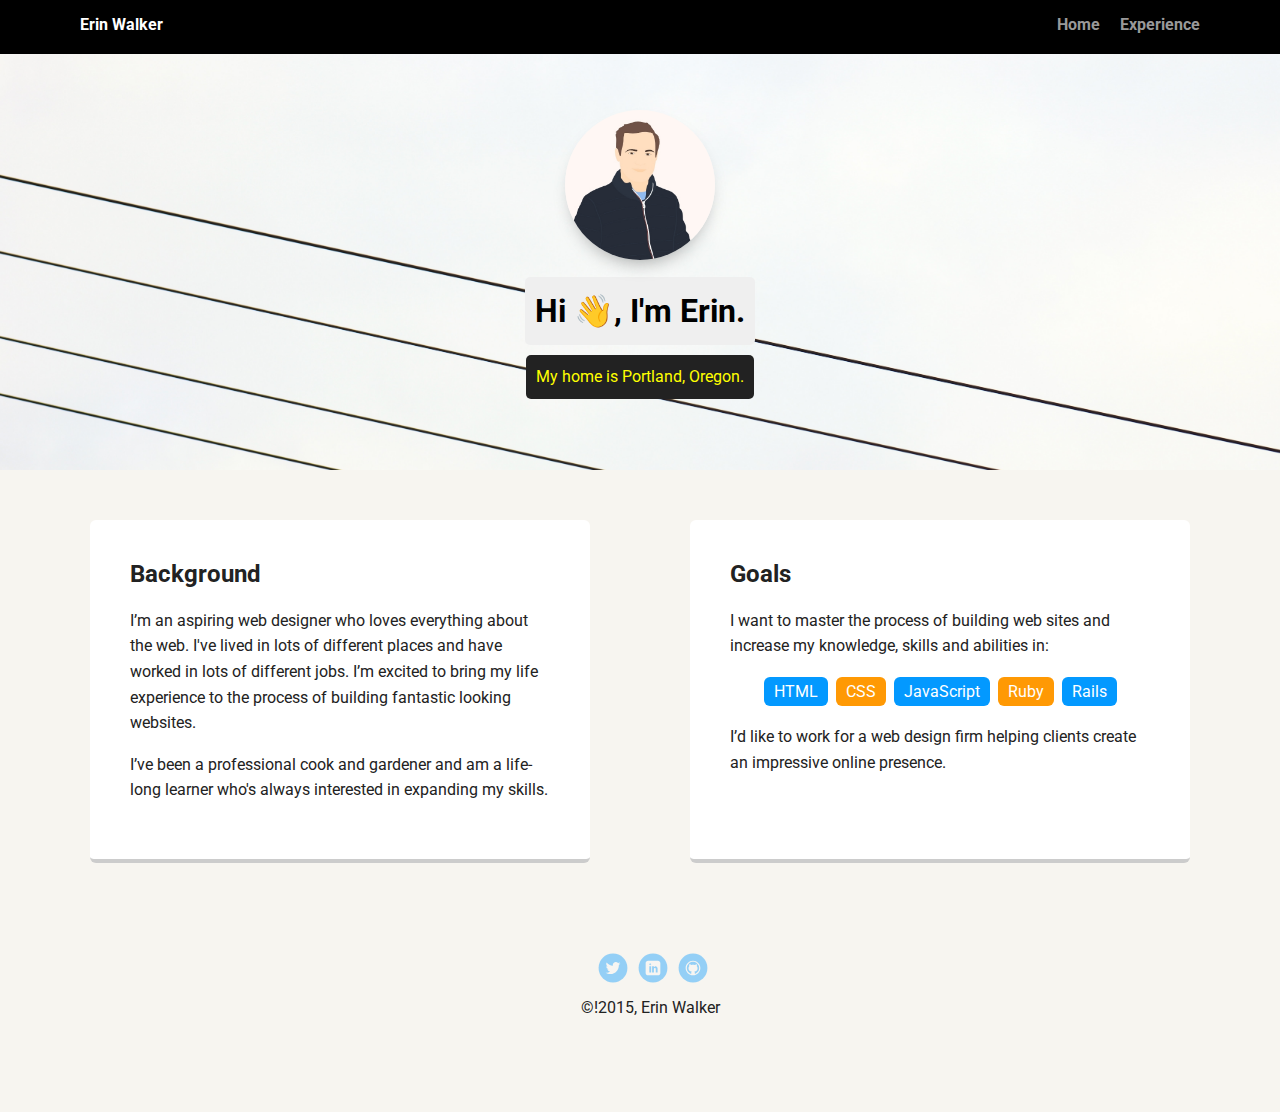
==== index.html @ 847d65a3 "Initial commit" ====
<!doctype html>
<html lang="en">
<head>
  <meta charset="utf-8">
  <title>Erin Walker</title>
  <meta name="viewport" content="width=device-width, initial-scale=1.0">
  <link rel="stylesheet" href="styles.css">
  <link href="https://fonts.googleapis.com/css?family=Muli%7CRoboto:400,300,500,700,900" rel="stylesheet"></head>
  <body>

    <div class="main-nav">
        <ul class="nav">
          <li class="name">Erin Walker</li>
          <li><a href="#">Home</a></li>
          <li><a href="#">Experience</a></li>
        </ul>
    </div>

    <header>
      <img src="images/erin_pic.jpg" alt="Drawing of Erin Walker" class="profile-image">
      <h1 class="tag name">Hi 👋, I'm Erin.</h1>
      <p class="tag location">My home is Portland, Oregon.</p>
    </header>

    <main class="flex">
      <div class="card">
        <h2>Background</h2>
        <p>I’m an aspiring web designer who loves everything about the web. I've lived in lots of different places and have worked in lots of different jobs. I’m excited to bring my life experience to the process of building fantastic looking websites.</p>
        <p>I’ve been a professional cook and gardener and am a life-long learner who's always interested in expanding my skills.</p>
      </div> 

      <div class="card">
        <h2>Goals</h2>
        <p>I want to master the process of building web sites and increase my knowledge, skills and abilities in:</p>
        <ul class="skills">
          <li>HTML</li>
          <li>CSS</li>
          <li>JavaScript</li>
          <li>Ruby</li>
          <li>Rails</li>
        </ul>
        <p>I’d like to work for a web design firm helping clients create an impressive online presence.</p>
      </div> 

    </main>
    <footer>
      <ul>
        <li><a href="#" class="social twitter">Twitter</a></li>
        <li><a href="#" class="social linkedin">LinkedIn</a></li>
        <li><a href="#" class="social github">Github</a></li>
      </ul>
      <p class="copyright">&copy!2015, Erin Walker</p>
    </footer>
  </body>
  </html>
---- styles.css ----
/* Global Layout Set-up */
* { 
  box-sizing: border-box;
}
  
body {
  margin: 0;
  padding: 0;
  text-align: center;
  font-family: 'Roboto', sans-serif;
  color: #222;
  background: #f7f5f0;
}
/* Link Styles */

a {
  text-decoration: none;
  color: #999;
}
a:hover {
  color: #6633ff;
}

/* Section Styles */

.main-nav {
  width: 100%;
  background: black;
  min-height: 30px;
  padding: 10px;
  position: fixed;
  text-align: center;
}
.nav {
  display: flex;
  justify-content: space-around;
  font-weight: 700;
  list-style-type: none;
  margin: 0 auto;
  padding: 0;
}

.nav .name {
    display: block;
    margin-right: auto;
    color: white;
}
.nav li {
  padding: 5px 10px 10px 10px;
}
.nav a {
  transition: all .5s;
}
.nav a:hover {
  color: white
}

header {
  text-align: center;
  background: url('images/margaret-polinder-OZ68dQHmUkE-unsplash.jpg') no-repeat top center ;
  background-size: cover;
  overflow: hidden;
  padding-top: 60px;
}
header {
  line-height: 1.5;
}

header .profile-image {
  margin-top: 50px;
  width: 150px;
  height: 150px;
  border-radius: 50%;
  transition: all .5s;
  box-shadow: 0 10px 20px -10px rgba(0,0,0,0.4);
}

header .profile-image:hover {
  transform: scale(1.2) rotate(5deg);
}
.tag {
  background-color: #efefef;
  color: black;
  padding: 10px;
  border-radius: 5px;
  display: table;
  margin: 10px auto;
} 
.location {
  background-color: #222;
  color: yellow;
}
.card {
  margin: 30px;
  padding: 20px 40px 40px;
  max-width: 500px;
  text-align: left;
  background: #fff;
  border-bottom: 4px solid #ccc;
  border-radius: 6px;
  transition: all .5s;
}
.card:hover {
  border-color: #ff99ff;
}

ul.skills {
  padding: 0;
  text-align: center;
}

.skills li {
  border-radius: 6px;
  display: inline-block;
  background: #ff9904;
  color: white;
  padding: 5px 10px;
  margin: 2px;
}

.skills li:nth-child(odd) {
  background: #0399ff;
}

footer {
  width: 100%;
  min-height: 30px;
  padding: 20px 0 40px 20px;
}

footer .copyright {
  top: -8px;
  font-size: .75em;
}

footer ul {
  list-style-type: none;
  margin: 0;
  padding: 0;
}

footer ul li {
  display: inline-block;
}

a.social {
  display: inline-block;
  text-indent: -9999px;
  margin-left: 5px;
  width: 30px;
  height: 30px;
  background-size: 30px 30px;
  opacity: .4;
  transition: all .5s;
}
a.twitter {
  background-image: url(images/twitter.svg);
}
a.linkedin {
  background-image: url(images/linkedin.svg);
}
a.github {
  background-image: url(images/github.svg);
}
a.social:hover {
  opacity: 1;
}
.clearfix {
  clear: both;
}

/* Styles for larger screens */
@media screen and (min-width: 720px) {
  
  .flex {
      display: -ms-flexbox;      /* TWEENER - IE 10 */
      display: flex; 
      max-width: 1200px;
      -ms-flex-pack: distribute;
      justify-content: space-around;
      margin: 0 auto;
  }

  header {
    min-height: 470px;
  }

  .nav {
    max-width: 1200px;
    padding: 0 30px;
  }


  main {
    padding-top: 20px;
  }

  main p {
    line-height: 1.6em;
  }

  footer {
    font-size: 1.3em;
    max-width: 1200px;
    margin: 40px auto;
  }

}
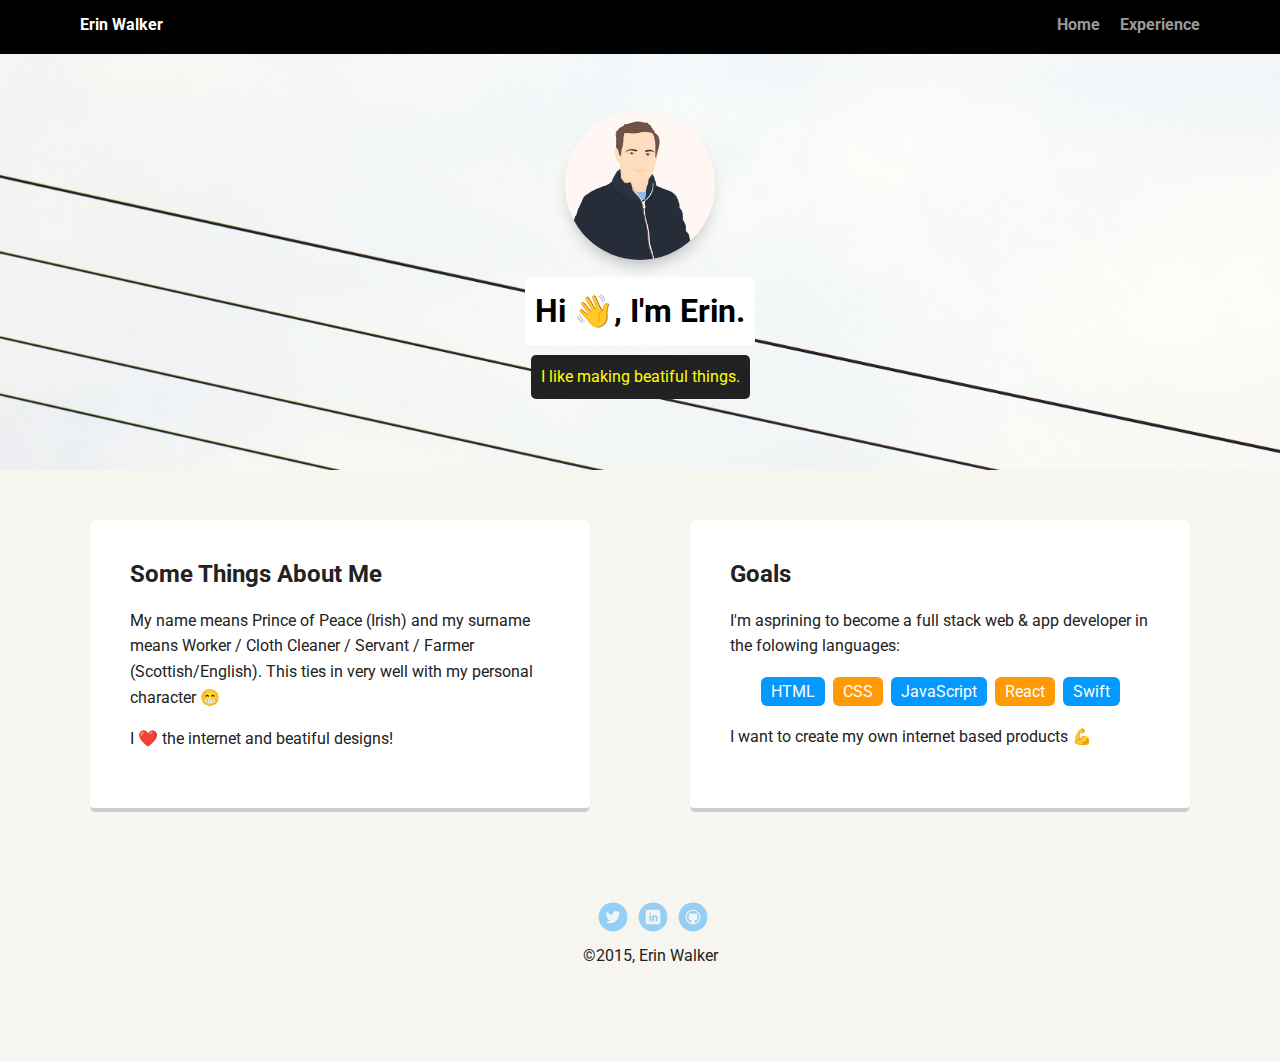
==== commit bd9e60e1: "Changed_text" ====
--- a/index.html
+++ b/index.html
@@ -19,27 +19,27 @@
     <header>
       <img src="images/erin_pic.jpg" alt="Drawing of Erin Walker" class="profile-image">
       <h1 class="tag name">Hi 👋, I'm Erin.</h1>
-      <p class="tag location">My home is Portland, Oregon.</p>
+      <p class="tag location">I like making beatiful things.</p>
     </header>
 
     <main class="flex">
       <div class="card">
-        <h2>Background</h2>
-        <p>I’m an aspiring web designer who loves everything about the web. I've lived in lots of different places and have worked in lots of different jobs. I’m excited to bring my life experience to the process of building fantastic looking websites.</p>
-        <p>I’ve been a professional cook and gardener and am a life-long learner who's always interested in expanding my skills.</p>
+        <h2>Some Things About Me</h2>
+        <p>My name means Prince of Peace (Irish) and my surname means Worker / Cloth Cleaner / Servant / Farmer (Scottish/English). This ties in very well with my personal character 😁</p>
+        <p>I ❤️ the internet and beatiful designs! </p>
       </div> 
 
       <div class="card">
         <h2>Goals</h2>
-        <p>I want to master the process of building web sites and increase my knowledge, skills and abilities in:</p>
+        <p>I'm asprining to become a full stack web & app developer in the folowing languages:</p>
         <ul class="skills">
           <li>HTML</li>
           <li>CSS</li>
           <li>JavaScript</li>
-          <li>Ruby</li>
-          <li>Rails</li>
+          <li>React</li>
+          <li>Swift</li>
         </ul>
-        <p>I’d like to work for a web design firm helping clients create an impressive online presence.</p>
+        <p>I want to create my own internet based products 💪</p>
       </div> 
 
     </main>
@@ -49,7 +49,7 @@
         <li><a href="#" class="social linkedin">LinkedIn</a></li>
         <li><a href="#" class="social github">Github</a></li>
       </ul>
-      <p class="copyright">&copy!2015, Erin Walker</p>
+      <p class="copyright">&copy2015, Erin Walker</p>
     </footer>
   </body>
   </html>
--- a/styles.css
+++ b/styles.css
@@ -79,7 +79,7 @@
   transform: scale(1.2) rotate(5deg);
 }
 .tag {
-  background-color: #efefef;
+  background-color: #ffff;
   color: black;
   padding: 10px;
   border-radius: 5px;
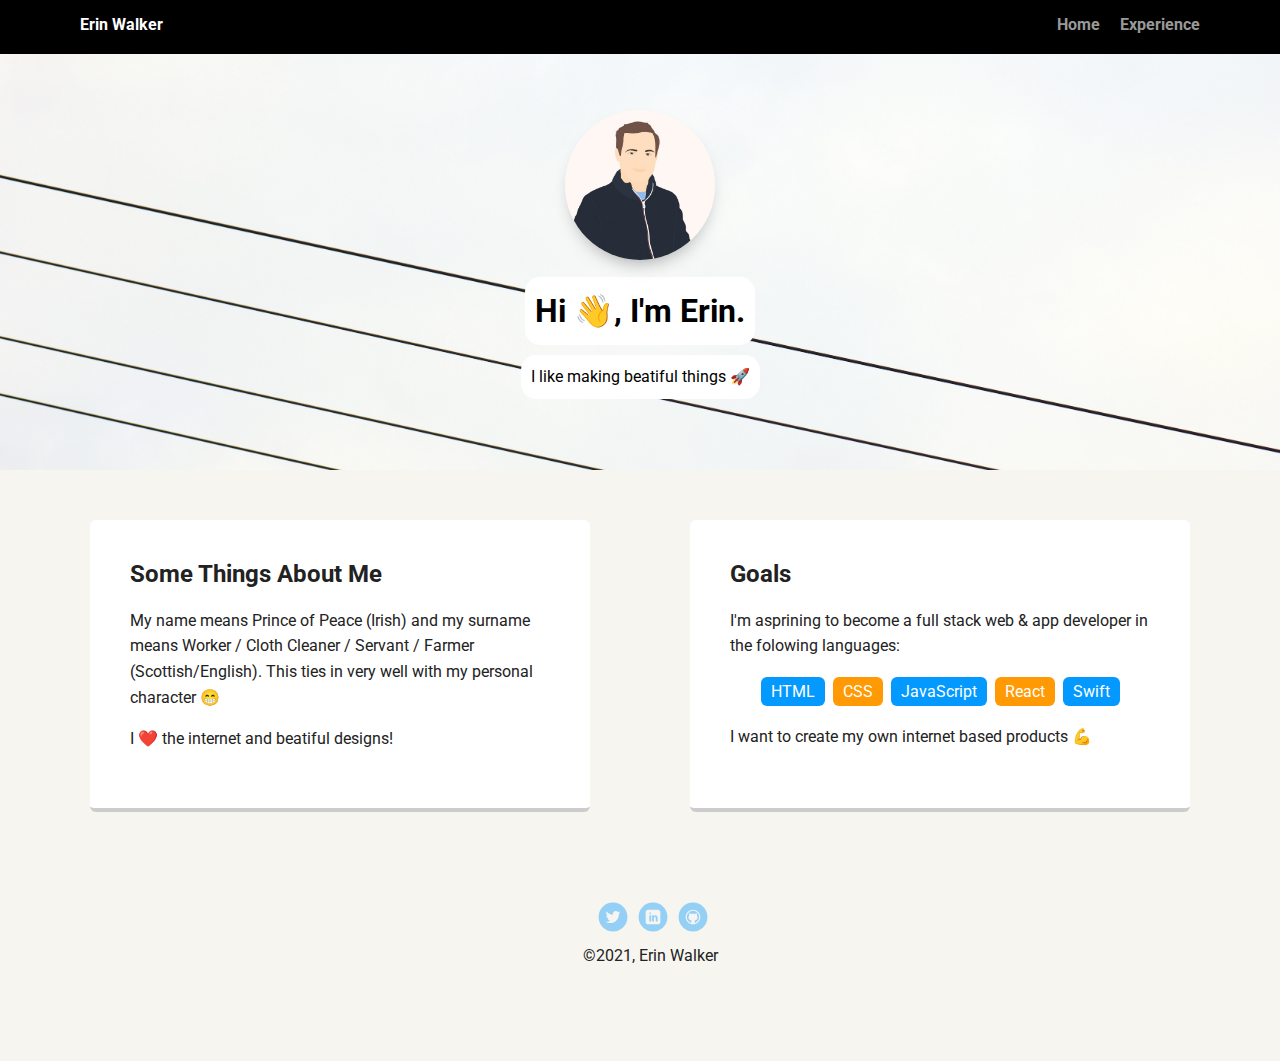
==== commit c8ab551a: "Tweaks." ====
--- a/index.html
+++ b/index.html
@@ -11,7 +11,7 @@
     <div class="main-nav">
         <ul class="nav">
           <li class="name">Erin Walker</li>
-          <li><a href="#">Home</a></li>
+          <li><a href="./index.html">Home</a></li>
           <li><a href="#">Experience</a></li>
         </ul>
     </div>
@@ -19,7 +19,7 @@
     <header>
       <img src="images/erin_pic.jpg" alt="Drawing of Erin Walker" class="profile-image">
       <h1 class="tag name">Hi 👋, I'm Erin.</h1>
-      <p class="tag location">I like making beatiful things.</p>
+      <p class="tag location">I like making beatiful things 🚀</p>
     </header>
 
     <main class="flex">
@@ -45,11 +45,11 @@
     </main>
     <footer>
       <ul>
-        <li><a href="#" class="social twitter">Twitter</a></li>
-        <li><a href="#" class="social linkedin">LinkedIn</a></li>
-        <li><a href="#" class="social github">Github</a></li>
+        <li><a href="https://twitter.com/ErinChampWalker" class="social twitter">Twitter</a></li>
+        <li><a href="https://www.linkedin.com/in/erinchampwalker/" class="social linkedin">LinkedIn</a></li>
+        <li><a href="https://github.com/Erinchampwalker" class="social github">Github</a></li>
       </ul>
-      <p class="copyright">&copy2015, Erin Walker</p>
+      <p class="copyright">&copy2021, Erin Walker</p>
     </footer>
   </body>
   </html>
--- a/styles.css
+++ b/styles.css
@@ -82,13 +82,13 @@
   background-color: #ffff;
   color: black;
   padding: 10px;
-  border-radius: 5px;
+  border-radius: 15px;
   display: table;
   margin: 10px auto;
 } 
 .location {
-  background-color: #222;
-  color: yellow;
+  background-color: #ffff;
+  color: black;
 }
 .card {
   margin: 30px;
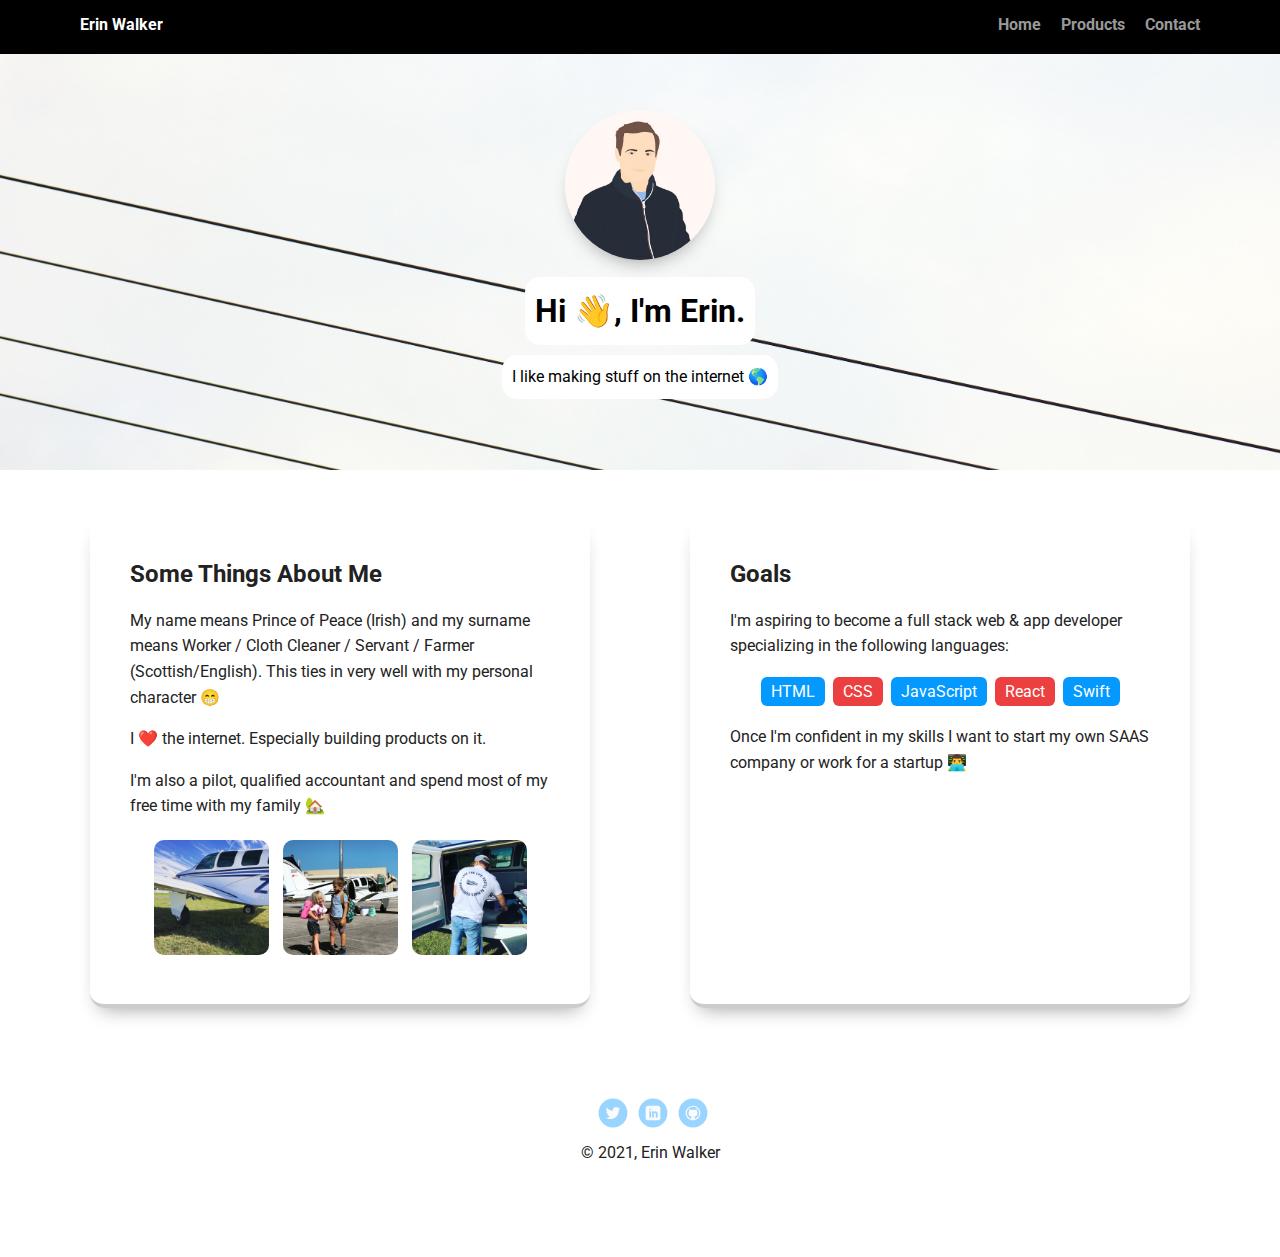
==== commit 715aecf7: "Added_images" ====
--- a/index.html
+++ b/index.html
@@ -3,35 +3,42 @@
 <head>
   <meta charset="utf-8">
   <title>Erin Walker</title>
-  <meta name="viewport" content="width=device-width, initial-scale=1.0">
+  <meta name="viewport" card="width=device-width, initial-scale=1.0">
   <link rel="stylesheet" href="styles.css">
   <link href="https://fonts.googleapis.com/css?family=Muli%7CRoboto:400,300,500,700,900" rel="stylesheet"></head>
   <body>
 
-    <div class="main-nav">
+    <nav class="main-nav">
         <ul class="nav">
           <li class="name">Erin Walker</li>
           <li><a href="./index.html">Home</a></li>
-          <li><a href="#">Experience</a></li>
+          <li><a href="./products.html">Products</a></li>
+          <li><a href="./contact.html">Contact</a></li>
         </ul>
-    </div>
+      </nav>
 
     <header>
       <img src="images/erin_pic.jpg" alt="Drawing of Erin Walker" class="profile-image">
       <h1 class="tag name">Hi 👋, I'm Erin.</h1>
-      <p class="tag location">I like making beatiful things 🚀</p>
+      <p class="tag location">I like making stuff on the internet 🌎</p>
     </header>
 
     <main class="flex">
-      <div class="card">
+      <section class="card">
         <h2>Some Things About Me</h2>
         <p>My name means Prince of Peace (Irish) and my surname means Worker / Cloth Cleaner / Servant / Farmer (Scottish/English). This ties in very well with my personal character 😁</p>
-        <p>I ❤️ the internet and beatiful designs! </p>
-      </div> 
+        <p>I ❤️ the internet. Especially building products on it. </p>
+        <p>I'm also a pilot, qualified accountant and spend most of my free time with my family 🏡 </p>
+        <div class="images">
+          <img src="images/4F4077E3-544E-4AC8-B207-03DD39C5CFDD.JPG" alt="Flight_Bonanza_01" class="instagram">
+          <img src="images/19057D49-1451-4694-851F-A01116F06EBC.JPG" alt="Flight_Bonanza_02" class="instagram">
+          <img src="images/A0E73FEC-C2EC-4983-A755-16C057BDF5CB.JPG" alt="Flight_Bonanza_03" class="instagram">
+        </div>
+      </section> 
 
-      <div class="card">
+      <section class="card">
         <h2>Goals</h2>
-        <p>I'm asprining to become a full stack web & app developer in the folowing languages:</p>
+        <p>I'm aspiring to become a full stack web & app developer specializing in the following languages:</p>
         <ul class="skills">
           <li>HTML</li>
           <li>CSS</li>
@@ -39,8 +46,8 @@
           <li>React</li>
           <li>Swift</li>
         </ul>
-        <p>I want to create my own internet based products 💪</p>
-      </div> 
+        <p>Once I'm confident in my skills I want to start my own SAAS company or work for a startup 👨‍💻</p>
+      </section> 
 
     </main>
     <footer>
@@ -49,7 +56,7 @@
         <li><a href="https://www.linkedin.com/in/erinchampwalker/" class="social linkedin">LinkedIn</a></li>
         <li><a href="https://github.com/Erinchampwalker" class="social github">Github</a></li>
       </ul>
-      <p class="copyright">&copy2021, Erin Walker</p>
+      <p class="copyright">&copy; 2021, Erin Walker</p>
     </footer>
   </body>
   </html>
--- a/styles.css
+++ b/styles.css
@@ -9,7 +9,7 @@
   text-align: center;
   font-family: 'Roboto', sans-serif;
   color: #222;
-  background: #f7f5f0;
+  background: #ffffff;
 }
 /* Link Styles */
 
@@ -18,7 +18,7 @@
   color: #999;
 }
 a:hover {
-  color: #6633ff;
+  color: #ec4040;
 }
 
 /* Section Styles */
@@ -71,13 +71,26 @@
   width: 150px;
   height: 150px;
   border-radius: 50%;
-  transition: all .5s;
+  transition: all .7s;
   box-shadow: 0 10px 20px -10px rgba(0,0,0,0.4);
 }
 
 header .profile-image:hover {
   transform: scale(1.2) rotate(5deg);
 }
+
+.images {
+  text-align: center;
+}
+
+.instagram {
+  max-width: 125px;
+  border-radius: 15px;
+  padding: 5px;
+  margin: auto;
+  display:inline-block;
+}
+
 .tag {
   background-color: #ffff;
   color: black;
@@ -97,11 +110,39 @@
   text-align: left;
   background: #fff;
   border-bottom: 4px solid #ccc;
-  border-radius: 6px;
-  transition: all .5s;
-}
+  border-radius: 15px;
+  transition: all .5s;
+  box-shadow: 0 10px 20px -10px rgba(0,0,0,0.4);
+}
+
+.card .family-image {
+  margin: 15px;
+  max-width: 350px;
+  display: block;
+  margin-left: auto;
+  margin-right: auto;
+  border-radius: 15px;
+}
+
+.product {
+  margin: 30px;
+  padding: 20px 40px 40px;
+  max-width: 250px;
+  text-align: left;
+  background: #fff;
+  border-bottom: 4px solid #ccc;
+  border-radius: 15px;
+  transition: all .5s;
+  box-shadow: 0 10px 20px -10px rgba(0,0,0,0.4);
+
+}
+
 .card:hover {
-  border-color: #ff99ff;
+  border-color: #ec4040;
+}
+
+.product:hover {
+  border-color: #ec4040;
 }
 
 ul.skills {
@@ -112,7 +153,7 @@
 .skills li {
   border-radius: 6px;
   display: inline-block;
-  background: #ff9904;
+  background: #ec4040;
   color: white;
   padding: 5px 10px;
   margin: 2px;
